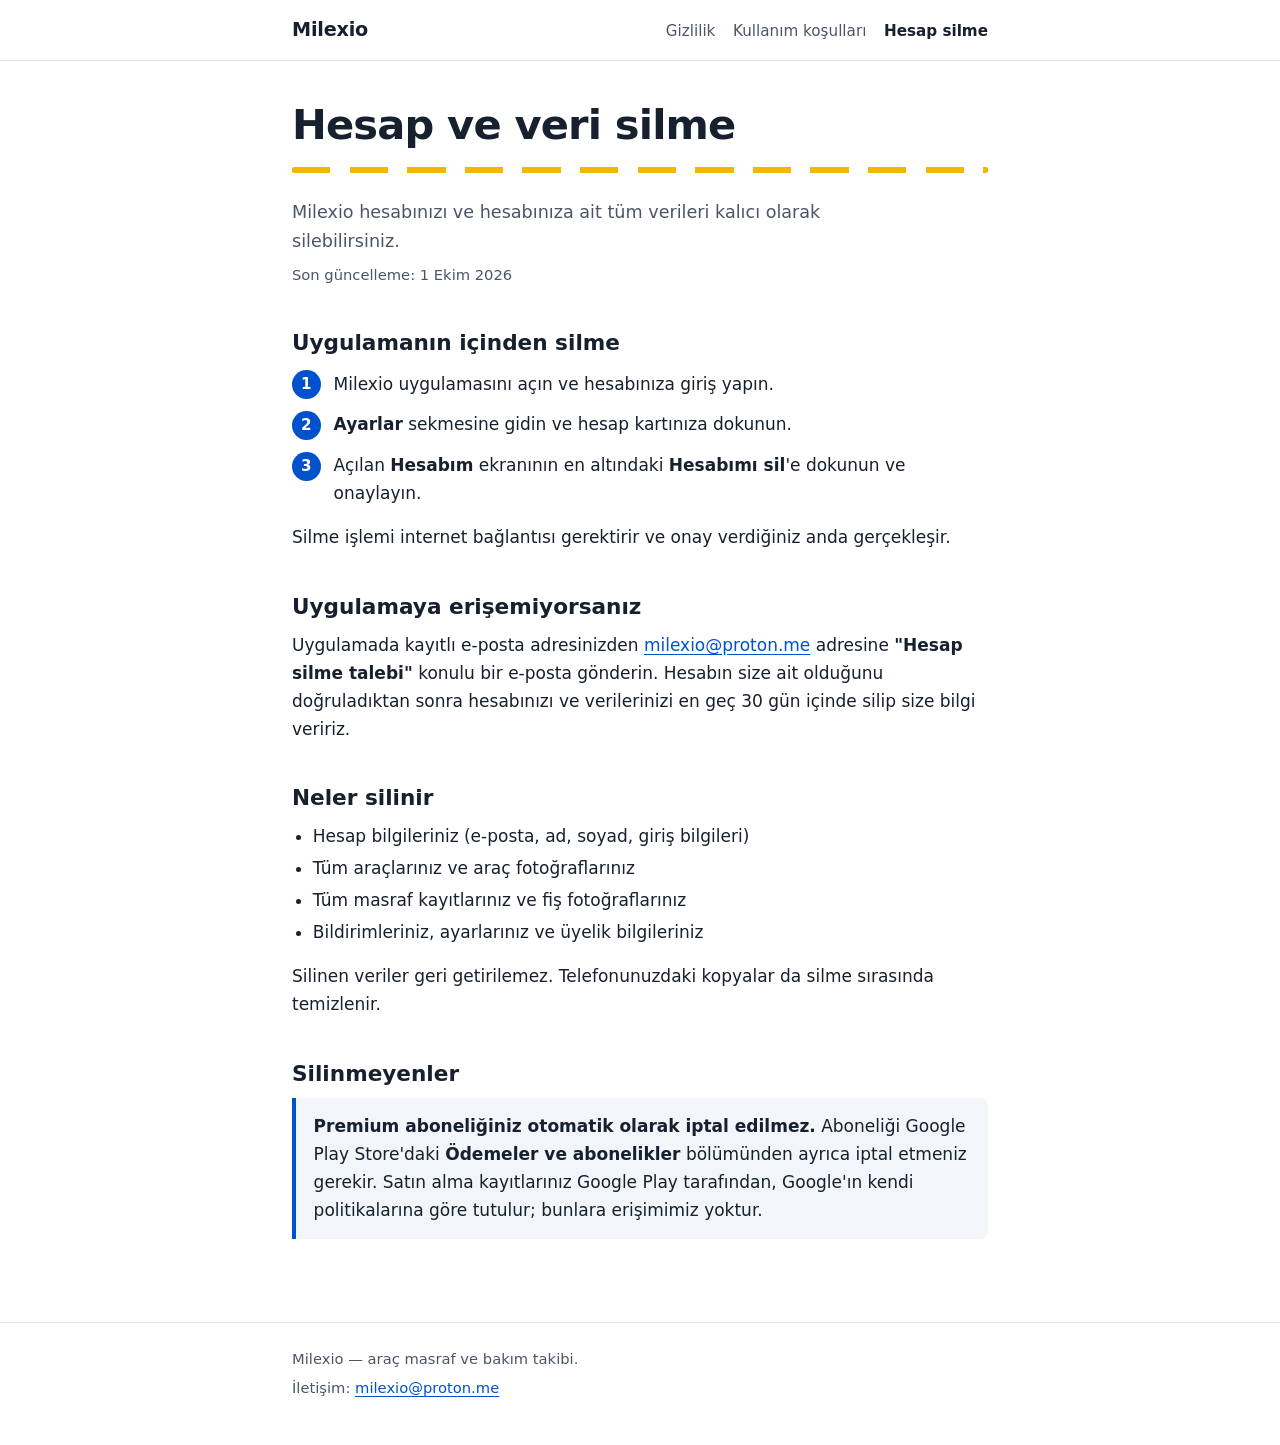
==== hesap-silme.html @ c100056d "Add files via upload" ====
<!doctype html>
<html lang="tr">
<head>
  <meta charset="utf-8">
  <meta name="viewport" content="width=device-width, initial-scale=1">
  <title>Hesap ve veri silme | Milexio</title>
  <meta name="description" content="Milexio hesabınızı ve tüm verilerinizi silme yolları.">
  <link rel="stylesheet" href="stil.css">
</head>
<body>
  <header class="ust">
    <div class="ust-ic">
      <a class="marka" href="index.html">Milexio</a>
      <nav aria-label="Sayfalar">
        <a href="gizlilik.html">Gizlilik</a>
        <a href="kosullar.html">Kullanım koşulları</a>
        <a href="hesap-silme.html" aria-current="page">Hesap silme</a>
      </nav>
    </div>
  </header>
  <main>
    <h1>Hesap ve veri silme</h1>
    <div class="serit" aria-hidden="true"></div>
    <p class="ozet">Milexio hesabınızı ve hesabınıza ait tüm verileri kalıcı olarak silebilirsiniz.</p>
    <p class="tarih">Son güncelleme: 1 Ekim 2026</p>

    <h2>Uygulamanın içinden silme</h2>
    <ol class="adimlar">
      <li>Milexio uygulamasını açın ve hesabınıza giriş yapın.</li>
      <li><strong>Ayarlar</strong> sekmesine gidin ve hesap kartınıza dokunun.</li>
      <li>Açılan <strong>Hesabım</strong> ekranının en altındaki <strong>Hesabımı sil</strong>'e dokunun ve onaylayın.</li>
    </ol>
    <p>Silme işlemi internet bağlantısı gerektirir ve onay verdiğiniz anda gerçekleşir.</p>

    <h2>Uygulamaya erişemiyorsanız</h2>
    <p>Uygulamada kayıtlı e-posta adresinizden <a href="mailto:milexio@proton.me?subject=Hesap%20silme%20talebi">milexio@proton.me</a> adresine <strong>"Hesap silme talebi"</strong> konulu bir e-posta gönderin. Hesabın size ait olduğunu doğruladıktan sonra hesabınızı ve verilerinizi en geç 30 gün içinde silip size bilgi veririz.</p>

    <h2>Neler silinir</h2>
    <ul>
      <li>Hesap bilgileriniz (e-posta, ad, soyad, giriş bilgileri)</li>
      <li>Tüm araçlarınız ve araç fotoğraflarınız</li>
      <li>Tüm masraf kayıtlarınız ve fiş fotoğraflarınız</li>
      <li>Bildirimleriniz, ayarlarınız ve üyelik bilgileriniz</li>
    </ul>
    <p>Silinen veriler geri getirilemez. Telefonunuzdaki kopyalar da silme sırasında temizlenir.</p>

    <h2>Silinmeyenler</h2>
    <div class="bilgi">
      <p><strong>Premium aboneliğiniz otomatik olarak iptal edilmez.</strong> Aboneliği Google Play Store'daki <strong>Ödemeler ve abonelikler</strong> bölümünden ayrıca iptal etmeniz gerekir. Satın alma kayıtlarınız Google Play tarafından, Google'ın kendi politikalarına göre tutulur; bunlara erişimimiz yoktur.</p>
    </div>
  </main>
  <footer>
    <div class="alt-ic">
      <p>Milexio — araç masraf ve bakım takibi.</p>
      <p>İletişim: <a href="mailto:milexio@proton.me">milexio@proton.me</a></p>
    </div>
  </footer>
</body>
</html>
---- stil.css ----
/* Milexio — yasal sayfalar. Dış yazı tipi/servis yüklenmez (gizlilik). */
:root {
  --mavi: #0052CC;
  --murekkep: #16202E;
  --ikincil: #4A5668;
  --kagit: #FFFFFF;
  --sis: #F2F5F9;
  --cizgi: #DCE3EC;
  --serit: #F2B705;
  --odak: #0052CC;
}
@media (prefers-color-scheme: dark) {
  :root {
    --mavi: #7AA7F5;
    --murekkep: #E6EAF0;
    --ikincil: #A3AEBE;
    --kagit: #12171F;
    --sis: #1A212C;
    --cizgi: #2A3341;
    --odak: #7AA7F5;
  }
}
* { box-sizing: border-box; }
html { -webkit-text-size-adjust: 100%; }
body {
  margin: 0;
  background: var(--kagit);
  color: var(--murekkep);
  font-family: system-ui, -apple-system, "Segoe UI", Roboto, "Helvetica Neue", Arial, sans-serif;
  font-size: 1.0625rem;
  line-height: 1.65;
}
a { color: var(--mavi); text-underline-offset: 0.18em; }
a:focus-visible, summary:focus-visible { outline: 3px solid var(--odak); outline-offset: 3px; border-radius: 3px; }

/* Üst şerit */
.ust {
  border-bottom: 1px solid var(--cizgi);
  background: var(--kagit);
}
.ust-ic {
  max-width: 46rem;
  margin: 0 auto;
  padding: 0.9rem 1.25rem;
  display: flex;
  flex-wrap: wrap;
  align-items: baseline;
  justify-content: space-between;
  gap: 0.5rem 1.5rem;
}
.marka {
  font-weight: 800;
  font-size: 1.2rem;
  letter-spacing: -0.01em;
  color: var(--murekkep);
  text-decoration: none;
}
.ust nav { display: flex; flex-wrap: wrap; gap: 0.25rem 1.1rem; font-size: 0.95rem; }
.ust nav a { color: var(--ikincil); text-decoration: none; }
.ust nav a:hover { color: var(--mavi); text-decoration: underline; }
.ust nav a[aria-current="page"] { color: var(--murekkep); font-weight: 650; }

/* İçerik */
main {
  max-width: 46rem;
  margin: 0 auto;
  padding: 2.5rem 1.25rem 4rem;
}
h1 {
  font-size: clamp(1.9rem, 5vw, 2.6rem);
  line-height: 1.15;
  letter-spacing: -0.02em;
  margin: 0 0 0.6rem;
}
/* Akılda kalan tek öğe: başlık altındaki şerit çizgisi */
.serit {
  height: 6px;
  margin: 1.1rem 0 1.6rem;
  background: repeating-linear-gradient(90deg, var(--serit) 0 2.4rem, transparent 2.4rem 3.6rem);
  border-radius: 2px;
}
.ozet { color: var(--ikincil); font-size: 1.1rem; margin: 0; max-width: 38rem; }
.tarih { color: var(--ikincil); font-size: 0.92rem; margin: 0.4rem 0 0; }
h2 {
  font-size: 1.35rem;
  line-height: 1.3;
  margin: 2.6rem 0 0.6rem;
  scroll-margin-top: 1rem;
}
h3 { font-size: 1.08rem; margin: 1.6rem 0 0.4rem; }
p, ul, ol, table { margin: 0 0 1rem; }
ul, ol { padding-left: 1.3rem; }
li { margin: 0.25rem 0; }
p, li { max-width: 68ch; }

/* İçindekiler */
.icindekiler {
  background: var(--sis);
  border-radius: 10px;
  padding: 1rem 1.25rem;
  margin: 0 0 1rem;
}
.icindekiler p { margin: 0 0 0.4rem; font-weight: 650; }
.icindekiler ol { margin: 0; }

/* Tablolar: dar ekranda kendi içinde kayar */
.tablo-kap { overflow-x: auto; margin: 0 0 1rem; }
table { border-collapse: collapse; width: 100%; min-width: 34rem; font-size: 0.97rem; }
th, td { text-align: left; vertical-align: top; padding: 0.6rem 0.75rem; border-bottom: 1px solid var(--cizgi); }
th { font-weight: 650; background: var(--sis); }

/* Önemli bilgi kutusu */
.bilgi {
  border-left: 4px solid var(--mavi);
  background: var(--sis);
  padding: 0.9rem 1.1rem;
  border-radius: 0 8px 8px 0;
  margin: 0 0 1.2rem;
}
.bilgi p:last-child { margin-bottom: 0; }

/* Ana sayfa dizini */
.dizin { list-style: none; padding: 0; margin: 2rem 0; }
.dizin li { max-width: none; margin: 0; padding: 1.1rem 0; border-top: 1px solid var(--cizgi); }
.dizin li:last-child { border-bottom: 1px solid var(--cizgi); }
.dizin a { font-size: 1.15rem; font-weight: 650; }
.dizin span { display: block; color: var(--ikincil); margin-top: 0.15rem; }

/* Adımlar (gerçek bir sıra olduğu için numaralı) */
.adimlar { counter-reset: adim; list-style: none; padding: 0; }
.adimlar li { counter-increment: adim; position: relative; padding-left: 2.6rem; margin: 0.8rem 0; }
.adimlar li::before {
  content: counter(adim);
  position: absolute; left: 0; top: 0.05rem;
  width: 1.8rem; height: 1.8rem;
  border-radius: 50%;
  background: var(--mavi); color: var(--kagit);
  font-weight: 700; font-size: 0.95rem;
  display: grid; place-items: center;
}

footer {
  border-top: 1px solid var(--cizgi);
  color: var(--ikincil);
  font-size: 0.92rem;
}
.alt-ic { max-width: 46rem; margin: 0 auto; padding: 1.5rem 1.25rem 2.5rem; }
.alt-ic p { margin: 0 0 0.3rem; }

/* Dar ekranda tablolar yana kaymak yerine alt alta dizilir */
@media (max-width: 40rem) {
  table { min-width: 0; }
  thead { display: none; }
  tr { display: block; border-bottom: 1px solid var(--cizgi); padding: 0.7rem 0; }
  td { display: block; border: 0; padding: 0.15rem 0; }
  td:first-child { font-weight: 650; }
}
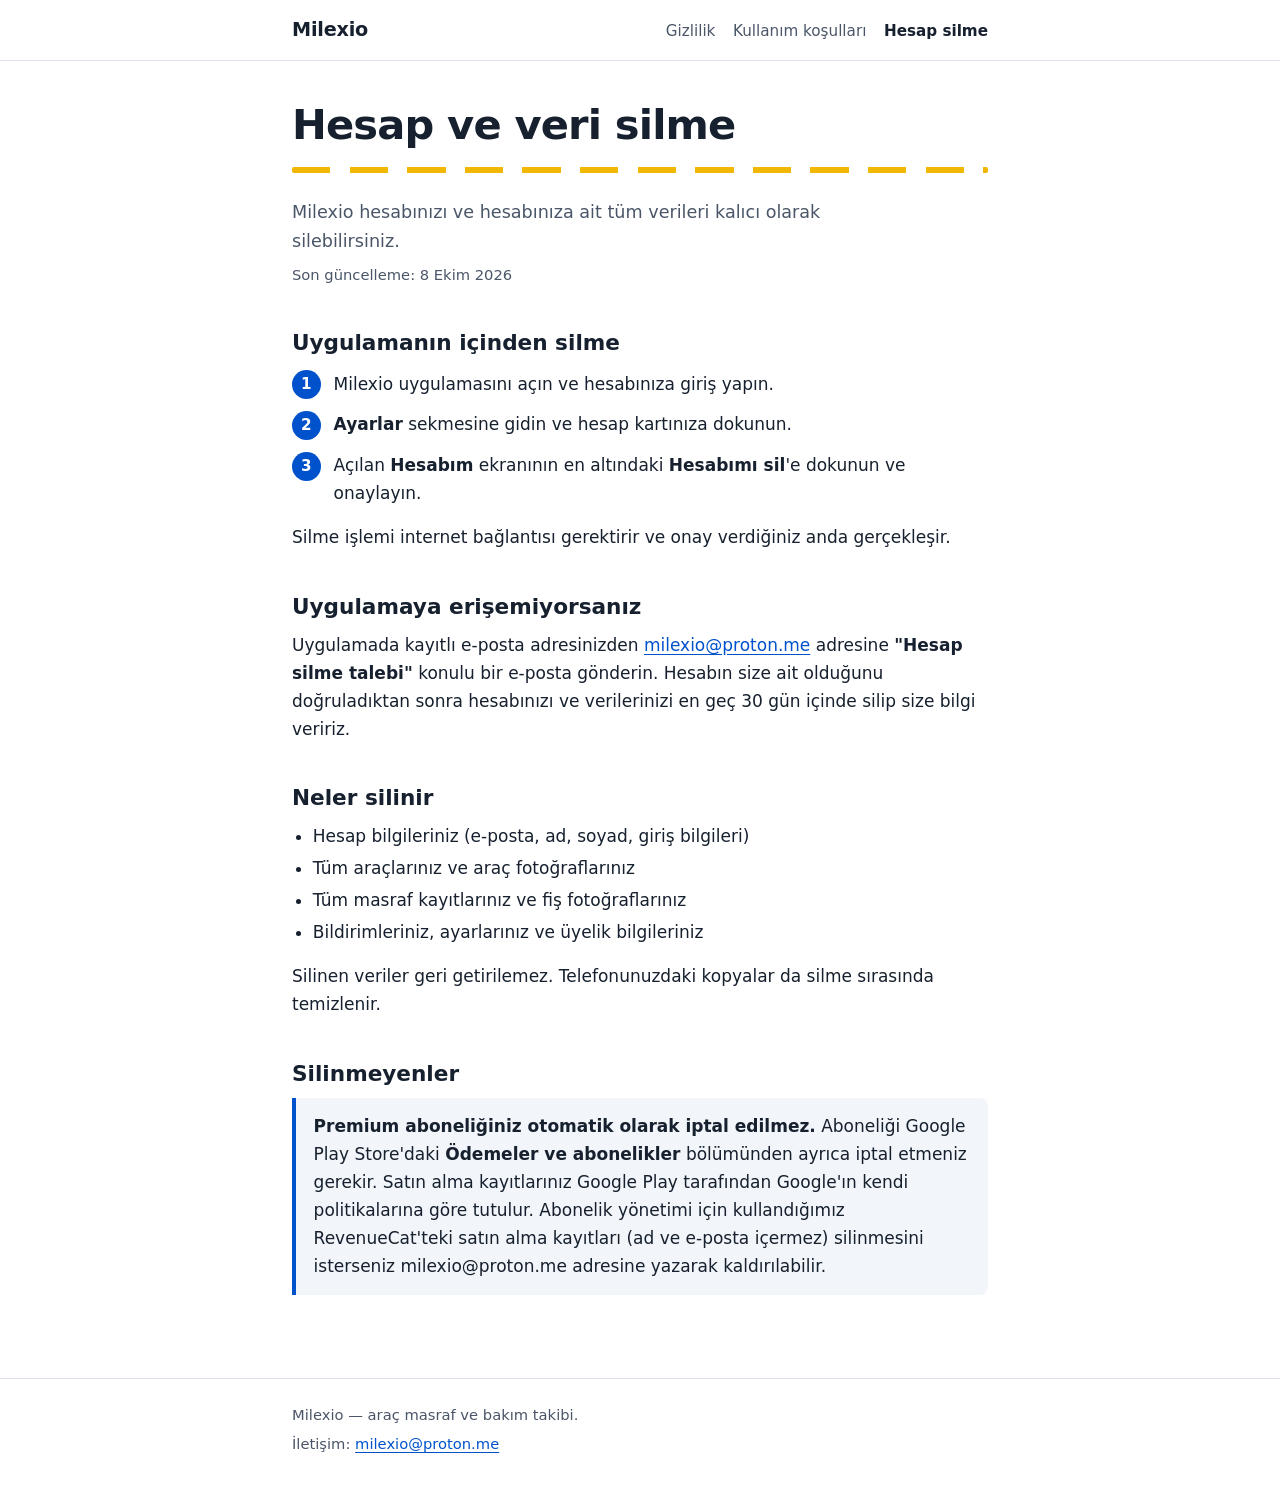
==== commit eae47b4d: "Update last update date and subscription info" ====
--- a/hesap-silme.html
+++ b/hesap-silme.html
@@ -22,7 +22,7 @@
     <h1>Hesap ve veri silme</h1>
     <div class="serit" aria-hidden="true"></div>
     <p class="ozet">Milexio hesabınızı ve hesabınıza ait tüm verileri kalıcı olarak silebilirsiniz.</p>
-    <p class="tarih">Son güncelleme: 1 Ekim 2026</p>
+    <p class="tarih">Son güncelleme: 8 Ekim 2026</p>
 
     <h2>Uygulamanın içinden silme</h2>
     <ol class="adimlar">
@@ -46,7 +46,7 @@
 
     <h2>Silinmeyenler</h2>
     <div class="bilgi">
-      <p><strong>Premium aboneliğiniz otomatik olarak iptal edilmez.</strong> Aboneliği Google Play Store'daki <strong>Ödemeler ve abonelikler</strong> bölümünden ayrıca iptal etmeniz gerekir. Satın alma kayıtlarınız Google Play tarafından, Google'ın kendi politikalarına göre tutulur; bunlara erişimimiz yoktur.</p>
+      <p><strong>Premium aboneliğiniz otomatik olarak iptal edilmez.</strong> Aboneliği Google Play Store'daki <strong>Ödemeler ve abonelikler</strong> bölümünden ayrıca iptal etmeniz gerekir. Satın alma kayıtlarınız Google Play tarafından Google'ın kendi politikalarına göre tutulur. Abonelik yönetimi için kullandığımız RevenueCat'teki satın alma kayıtları (ad ve e-posta içermez) silinmesini isterseniz milexio@proton.me adresine yazarak kaldırılabilir.</p>
     </div>
   </main>
   <footer>
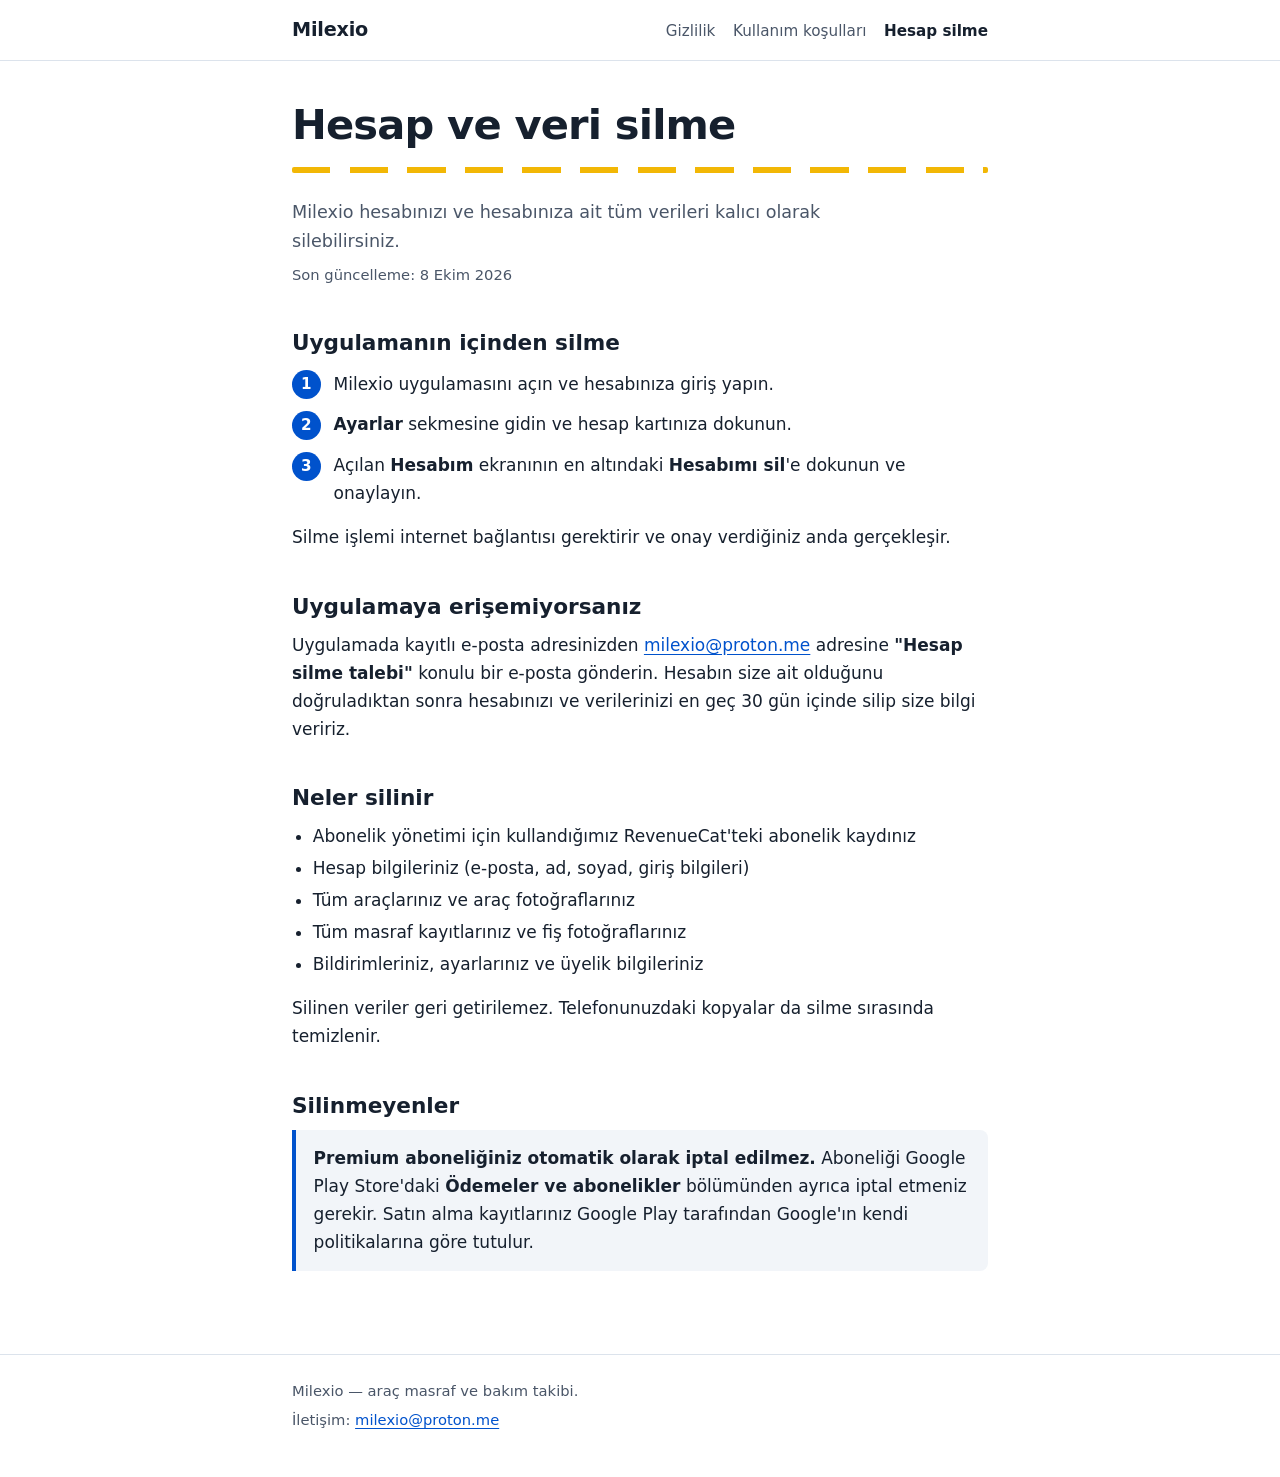
==== commit 84b49285: "Update hesap-silme.html to clarify subscription deletion Added a note about subscription management " ====
--- a/hesap-silme.html
+++ b/hesap-silme.html
@@ -37,6 +37,7 @@
 
     <h2>Neler silinir</h2>
     <ul>
+       <li>Abonelik yönetimi için kullandığımız RevenueCat'teki abonelik kaydınız</li>
       <li>Hesap bilgileriniz (e-posta, ad, soyad, giriş bilgileri)</li>
       <li>Tüm araçlarınız ve araç fotoğraflarınız</li>
       <li>Tüm masraf kayıtlarınız ve fiş fotoğraflarınız</li>
@@ -46,7 +47,7 @@
 
     <h2>Silinmeyenler</h2>
     <div class="bilgi">
-      <p><strong>Premium aboneliğiniz otomatik olarak iptal edilmez.</strong> Aboneliği Google Play Store'daki <strong>Ödemeler ve abonelikler</strong> bölümünden ayrıca iptal etmeniz gerekir. Satın alma kayıtlarınız Google Play tarafından Google'ın kendi politikalarına göre tutulur. Abonelik yönetimi için kullandığımız RevenueCat'teki satın alma kayıtları (ad ve e-posta içermez) silinmesini isterseniz milexio@proton.me adresine yazarak kaldırılabilir.</p>
+      <p><strong>Premium aboneliğiniz otomatik olarak iptal edilmez.</strong> Aboneliği Google Play Store'daki <strong>Ödemeler ve abonelikler</strong> bölümünden ayrıca iptal etmeniz gerekir. Satın alma kayıtlarınız Google Play tarafından Google'ın kendi politikalarına göre tutulur. </p>
     </div>
   </main>
   <footer>
